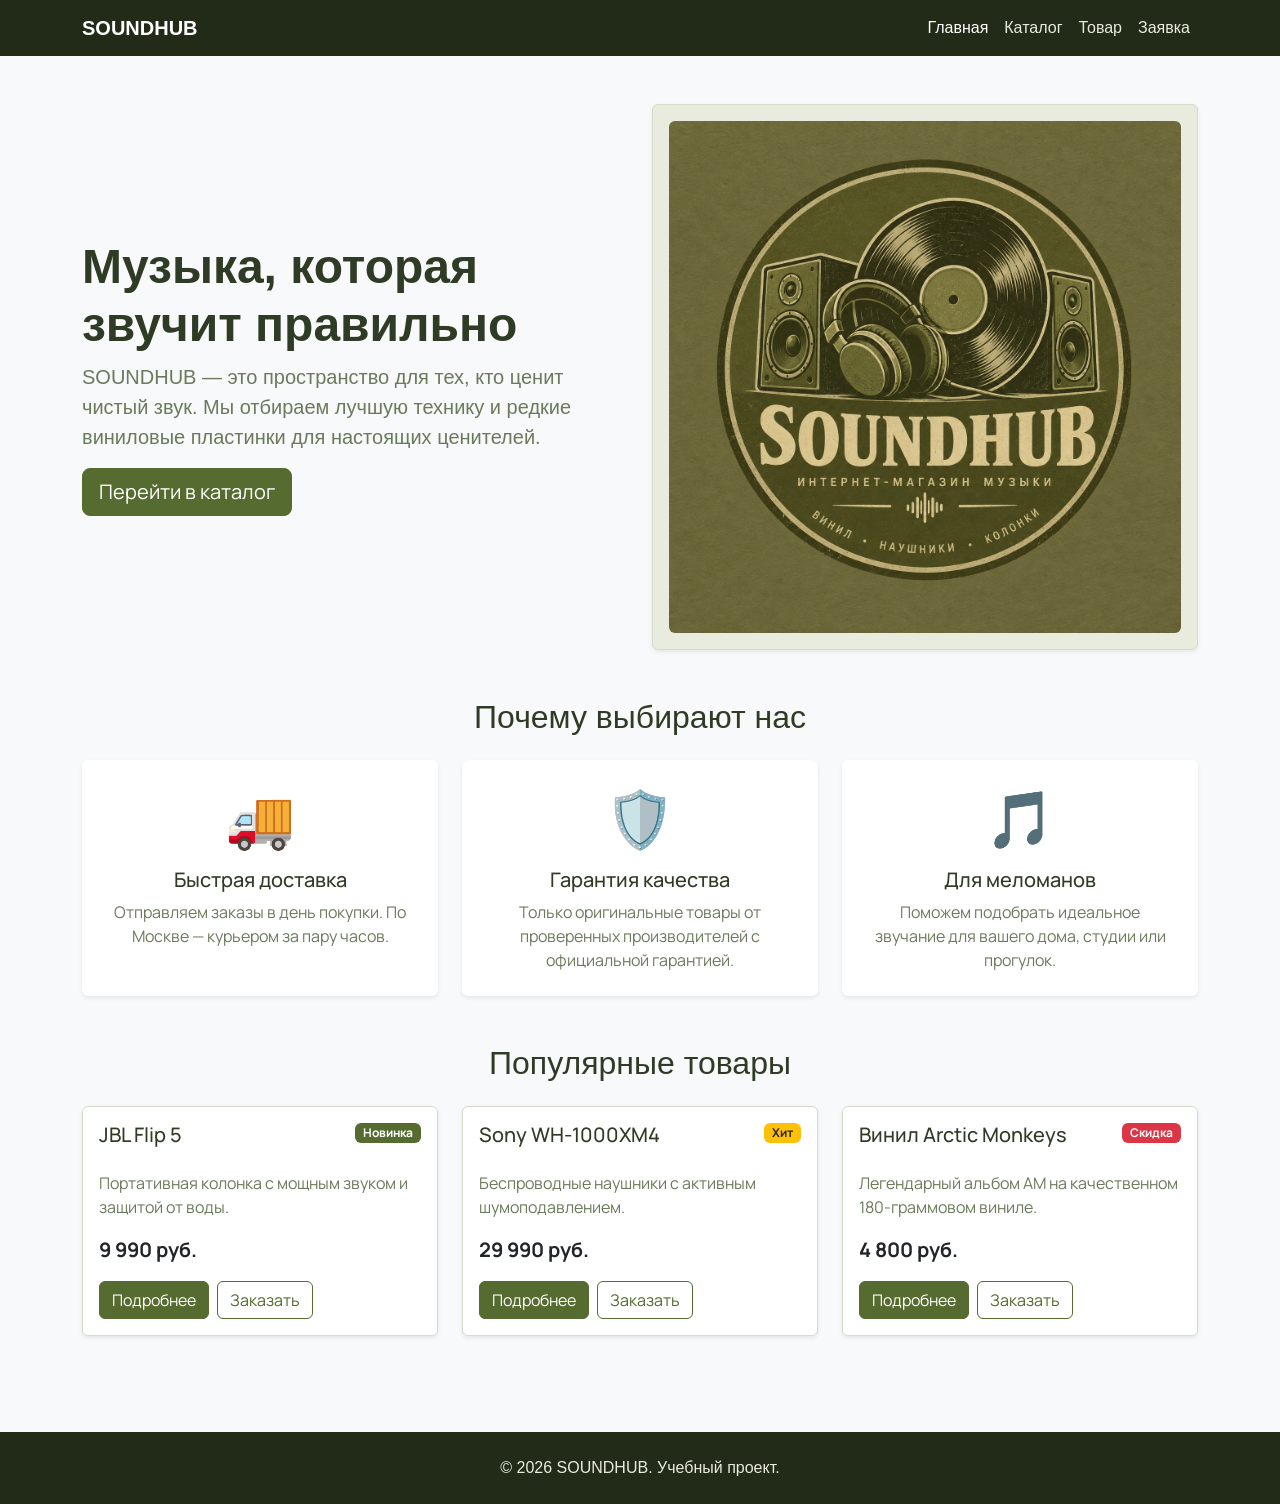
==== index.html @ fe6460ca "local connection bootstrap" ====
<!DOCTYPE html>
<html lang="ru">
<head>

  <link rel="preconnect" href="https://fonts.googleapis.com">
  <link rel="preconnect" href="https://fonts.gstatic.com" crossorigin>
  <link href="https://fonts.googleapis.com/css2?family=Manrope:wght@400;700&display=swap" rel="stylesheet">

  <meta charset="UTF-8">
  <meta name="viewport" content="width=device-width, initial-scale=1.0">
  <title>Главная – SOUNDHUB</title>
  <link href="https://cdn.jsdelivr.net/npm/bootstrap@5.3.3/dist/css/bootstrap.min.css" rel="stylesheet">
  <link rel="stylesheet" href="css/custom.css">
</head>

<body class="bg-light">

  <nav class="navbar navbar-expand-lg navbar-dark bg-dark">
    <div class="container">
      <a class="navbar-brand" href="index.html">SOUNDHUB</a>
      <button class="navbar-toggler" type="button" data-bs-toggle="collapse" data-bs-target="#mainNavbar">
        <span class="navbar-toggler-icon"></span>
      </button>
      <div class="collapse navbar-collapse" id="mainNavbar">
        <ul class="navbar-nav ms-auto">
          <li class="nav-item"><a class="nav-link active" href="index.html">Главная</a></li>
          <li class="nav-item"><a class="nav-link" href="catalog.html">Каталог</a></li>
          <li class="nav-item"><a class="nav-link" href="product.html">Товар</a></li>
          <li class="nav-item"><a class="nav-link" href="order.html">Заявка</a></li>
        </ul>
      </div>
    </div>
  </nav>

  <main>
    <section class="container my-5">
      <div class="row align-items-center g-4">
        <div class="col-12 col-lg-6">
          <h1 class="display-5 fw-bold">Музыка, которая звучит правильно</h1>
          <p class="lead text-muted">SOUNDHUB — это пространство для тех, кто ценит чистый звук. Мы отбираем лучшую технику и редкие виниловые пластинки для настоящих ценителей.</p>
          <a class="btn btn-primary btn-lg" href="catalog.html">Перейти в каталог</a>
        </div>
                <div class="col-12 col-lg-6">
          <div class="placeholder-image p-3 bg-white border rounded text-center shadow-sm d-flex align-items-center justify-content-center">
            <img src="images/Logo.PNG" alt="Логотип SOUNDHUB" class="img-fluid rounded" style="max-height: 100%;">
          </div>
        </div>
      </div>
    </section>

        <!-- Почему выбирают нас -->
    <section class="container my-5">
      <h2 class="text-center mb-4">Почему выбирают нас</h2>
      <div class="row g-4 text-center">
        
        <div class="col-12 col-md-4">
          <div class="card h-100 shadow-sm border-0 bg-white p-4">
            <div class="display-4 text-success mb-3">🚚</div>
            <h3 class="h5 card-title">Быстрая доставка</h3>
            <p class="card-text text-muted">Отправляем заказы в день покупки. По Москве — курьером за пару часов.</p>
          </div>
        </div>

        <div class="col-12 col-md-4">
          <div class="card h-100 shadow-sm border-0 bg-white p-4">
            <div class="display-4 text-success mb-3">🛡️</div>
            <h3 class="h5 card-title">Гарантия качества</h3>
            <p class="card-text text-muted">Только оригинальные товары от проверенных производителей с официальной гарантией.</p>
          </div>
        </div>

        <div class="col-12 col-md-4">
          <div class="card h-100 shadow-sm border-0 bg-white p-4">
            <div class="display-4 text-success mb-3">🎵</div>
            <h3 class="h5 card-title">Для меломанов</h3>
            <p class="card-text text-muted">Поможем подобрать идеальное звучание для вашего дома, студии или прогулок.</p>
          </div>
        </div>

      </div>
    </section>

    <section class="container my-5">
      <h2 class="text-center mb-4">Популярные товары</h2>
      <div class="row g-4">
        <div class="col-12 col-md-6 col-lg-4">
          <div class="card h-100 shadow-sm">
            <div class="card-body d-flex flex-column">
              <div class="d-flex justify-content-between align-items-start mb-3">
                <h3 class="card-title h5">JBL Flip 5</h3>
                <span class="badge bg-success">Новинка</span>
              </div>
              <p class="card-text text-muted">Портативная колонка с мощным звуком и защитой от воды.</p>
              <p class="fw-bold fs-5 mt-auto">9 990 руб.</p>
              <div class="d-flex gap-2">
                <a class="btn btn-primary" href="product.html">Подробнее</a>
                <button class="btn btn-outline-primary" data-bs-toggle="modal" data-bs-target="#orderModal">Заказать</button>
              </div>
            </div>
          </div>
        </div>
        <div class="col-12 col-md-6 col-lg-4">
          <div class="card h-100 shadow-sm">
            <div class="card-body d-flex flex-column">
              <div class="d-flex justify-content-between align-items-start mb-3">
                <h3 class="card-title h5">Sony WH-1000XM4</h3>
                <span class="badge bg-warning text-dark">Хит</span>
              </div>
              <p class="card-text text-muted">Беспроводные наушники с активным шумоподавлением.</p>
              <p class="fw-bold fs-5 mt-auto">29 990 руб.</p>
              <div class="d-flex gap-2">
                <a class="btn btn-primary" href="product.html">Подробнее</a>
                <button class="btn btn-outline-primary" data-bs-toggle="modal" data-bs-target="#orderModal">Заказать</button>
              </div>
            </div>
          </div>
        </div>
        <div class="col-12 col-md-6 col-lg-4">
          <div class="card h-100 shadow-sm">
            <div class="card-body d-flex flex-column">
              <div class="d-flex justify-content-between align-items-start mb-3">
                <h3 class="card-title h5">Винил Arctic Monkeys</h3>
                <span class="badge bg-danger">Скидка</span>
              </div>
              <p class="card-text text-muted">Легендарный альбом AM на качественном 180-граммовом виниле.</p>
              <p class="fw-bold fs-5 mt-auto">4 800 руб.</p>
              <div class="d-flex gap-2">
                <a class="btn btn-primary" href="product.html">Подробнее</a>
                <button class="btn btn-outline-primary" data-bs-toggle="modal" data-bs-target="#orderModal">Заказать</button>
              </div>
            </div>
          </div>
        </div>
      </div>
    </section>
  </main>

  <footer class="bg-dark text-white py-4 mt-5">
    <div class="container text-center">
      <p class="mb-0">&copy; 2026 SOUNDHUB. Учебный проект.</p>
    </div>
  </footer>

  <!-- Модальное окно -->
  <div class="modal fade" id="orderModal" tabindex="-1" aria-hidden="true">
    <div class="modal-dialog">
      <div class="modal-content">
        <div class="modal-header">
          <h5 class="modal-title">Быстрая заявка</h5>
          <button type="button" class="btn-close" data-bs-dismiss="modal" aria-label="Закрыть"></button>
        </div>
        <div class="modal-body">
          <form>
            <div class="mb-3">
              <label class="form-label">Ваше имя</label>
              <input type="text" class="form-control" required>
            </div>
            <div class="mb-3">
              <label class="form-label">Телефон</label>
              <input type="tel" class="form-control" required>
            </div>
          </form>
        </div>
        <div class="modal-footer">
          <button type="button" class="btn btn-secondary" data-bs-dismiss="modal">Закрыть</button>
          <button type="button" class="btn btn-primary">Отправить</button>
        </div>
      </div>
    </div>
  </div>

  <script src="js/bootstrap.bundle.min.js"></script>
</body>
</html>
---- css/custom.css ----
/* =========================================
    Переменные
   ========================================= */
:root {
  --color-bg: #F8F9F3;
  --color-text: #2F3B24;
  --color-muted: #6B7A5B;
  --color-primary: #556B2F;
  --color-primary-dark: #3F4E22;
  --color-border: #D6DCC8;
  --color-surface: #222B17;
  --color-surface-accent: #E8EBDD;
  --color-white: #ffffff;

  --bs-font-sans-serif: 'Manrope', -apple-system, BlinkMacSystemFont, 'Segoe UI', Roboto, 'Helvetica Neue', Arial, sans-serif;
}

/* =========================================
    каркас страницы
   ========================================= */
   
body, .btn, .form-control, .form-select, .dropdown-menu, .modal-title, .card {
  font-family: var(--bs-font-sans-serif);
}

body {
  min-height: 100vh;
  display: flex;
  flex-direction: column;
  background-color: var(--color-bg) !important; /* Перебиваем bg-light Bootstrap */
  color: var(--color-text);
  font-family: Arial, sans-serif;
}

main {
  flex: 1;
}

.placeholder-image {
  min-height: 320px;
  background-color: var(--color-surface-accent) !important;
  color: var(--color-muted) !important;
  border-color: var(--color-border) !important;
}

.card-img-top {
  height: 300px;
  object-fit: contain;
  background-color: var(--color-surface-accent);
  object-fit: cover;
  padding: 10px;
}

/* =========================================
    Шапка
   ========================================= */
.navbar.bg-dark {
  background-color: var(--color-surface) !important;
}

.navbar-brand {
  color: var(--color-white) !important;
  font-weight: bold;
}

.navbar-nav .nav-link {
  color: var(--color-surface-accent) !important;
}

.navbar-nav .nav-link:hover,
.navbar-nav .nav-link.active {
  color: var(--color-white) !important;
}

/* =========================================
    Кнопки
   ========================================= */

.btn-primary {
  background-color: var(--color-primary) !important;
  border-color: var(--color-primary) !important;
  color: var(--color-white) !important;
}

.btn-primary:hover,
.btn-primary:focus,
.btn-primary:active {
  background-color: var(--color-primary-dark) !important;
  border-color: var(--color-primary-dark) !important;
}

.btn-outline-primary {
  color: var(--color-primary) !important;
  border-color: var(--color-primary) !important;
}

.btn-outline-primary:hover,
.btn-outline-primary:active {
  background-color: var(--color-primary) !important;
  color: var(--color-white) !important;
}

/* =========================================
  Карточки
   ========================================= */

.card {
  border-color: var(--color-border) !important;
  background-color: var(--color-white);
}

.card-title {
  color: var(--color-text);
}

.bg-success {
  background-color: var(--color-primary) !important;
}

.text-muted {
  color: var(--color-muted) !important;
}

/* =========================================
    Подвал
   ========================================= */

footer.bg-dark {
  background-color: var(--color-surface) !important;
  color: var(--color-surface-accent) !important;
}

/* =========================================
   Адаптация под мобильные телефоны
   ========================================= */
   
@media (max-width: 768px) {

  .container {
    padding-left: 15px;
    padding-right: 15px;
  }

  h1, .display-5 {
    font-size: 2rem !important;
  }
  h2 {
    font-size: 1.5rem !important;
  }

  .hero-actions .btn,
  .d-flex.gap-2 .btn {
    width: 100%;
    margin-bottom: 10px;
  }

  body {
    overflow-x: hidden;
  }

  .card-img-top {
    height: 250px;
  }

  .card-text {
    font-size: 0.95rem;
  }
}
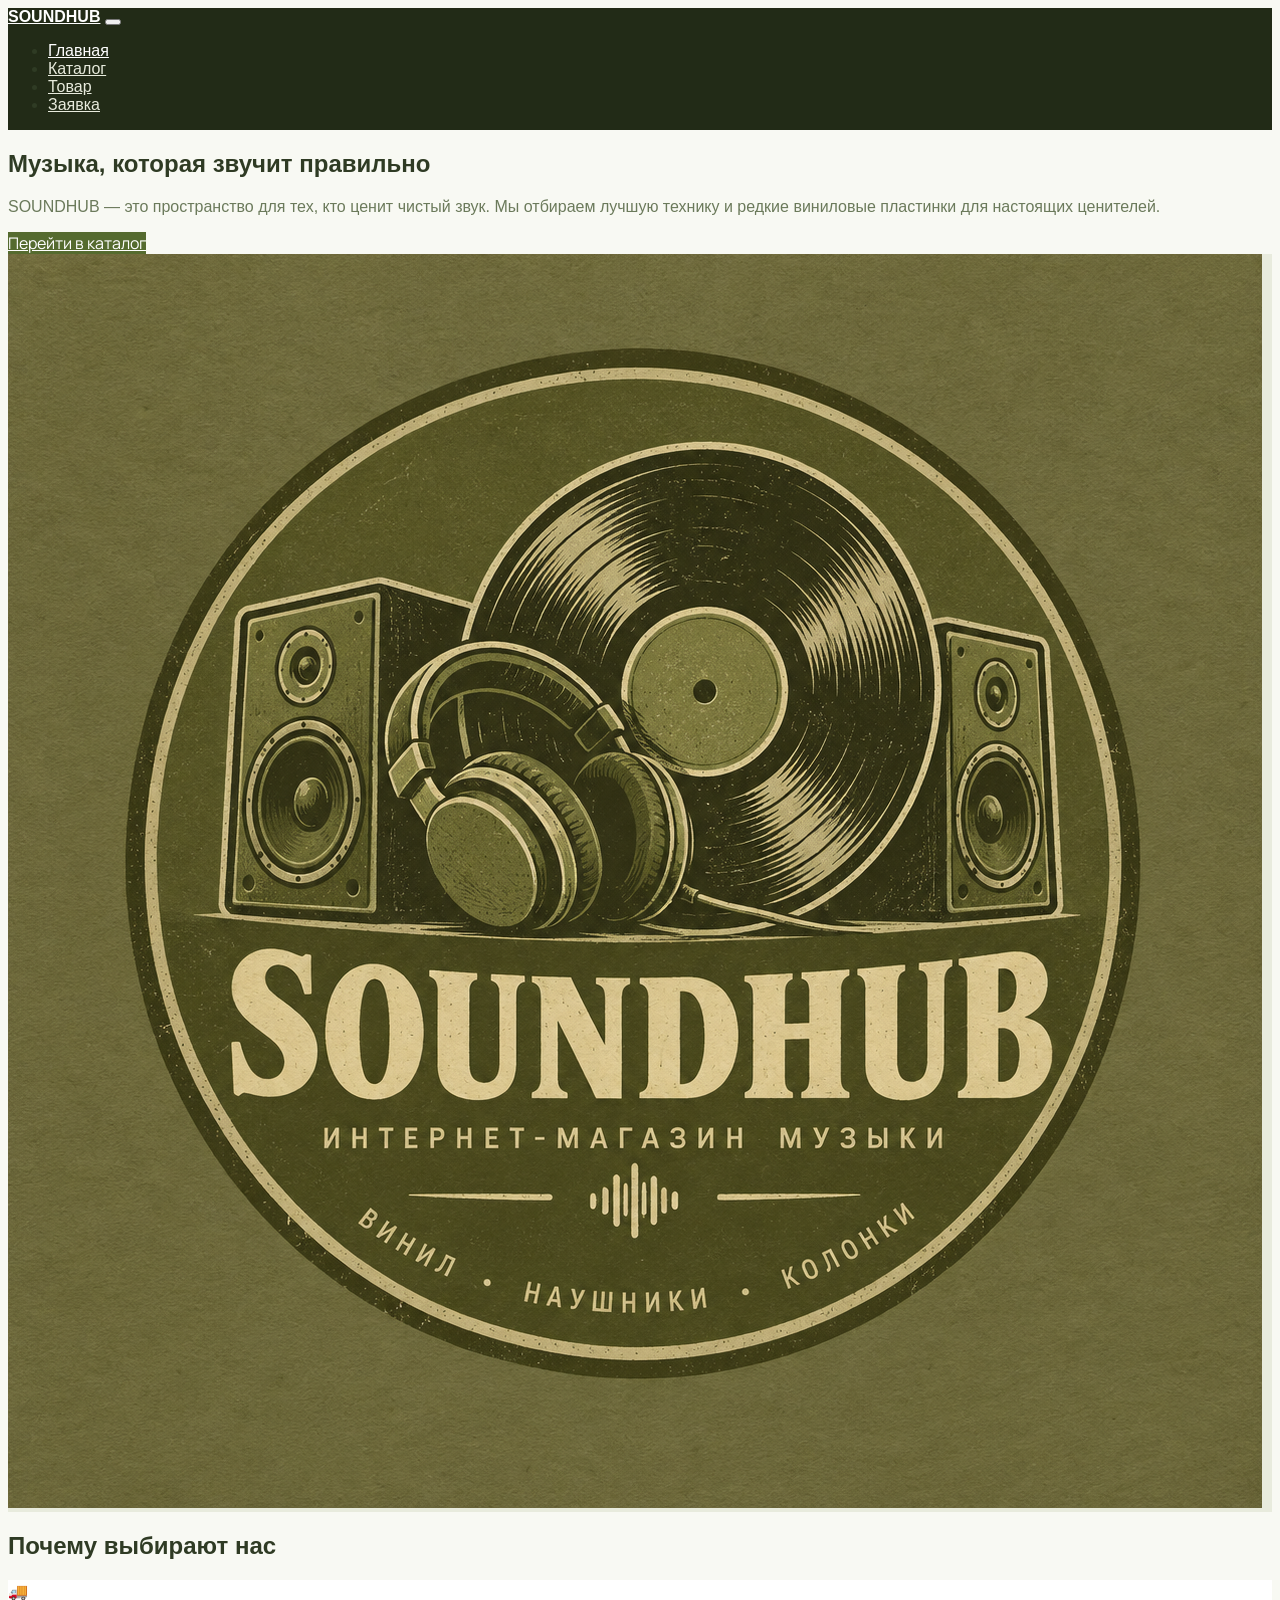
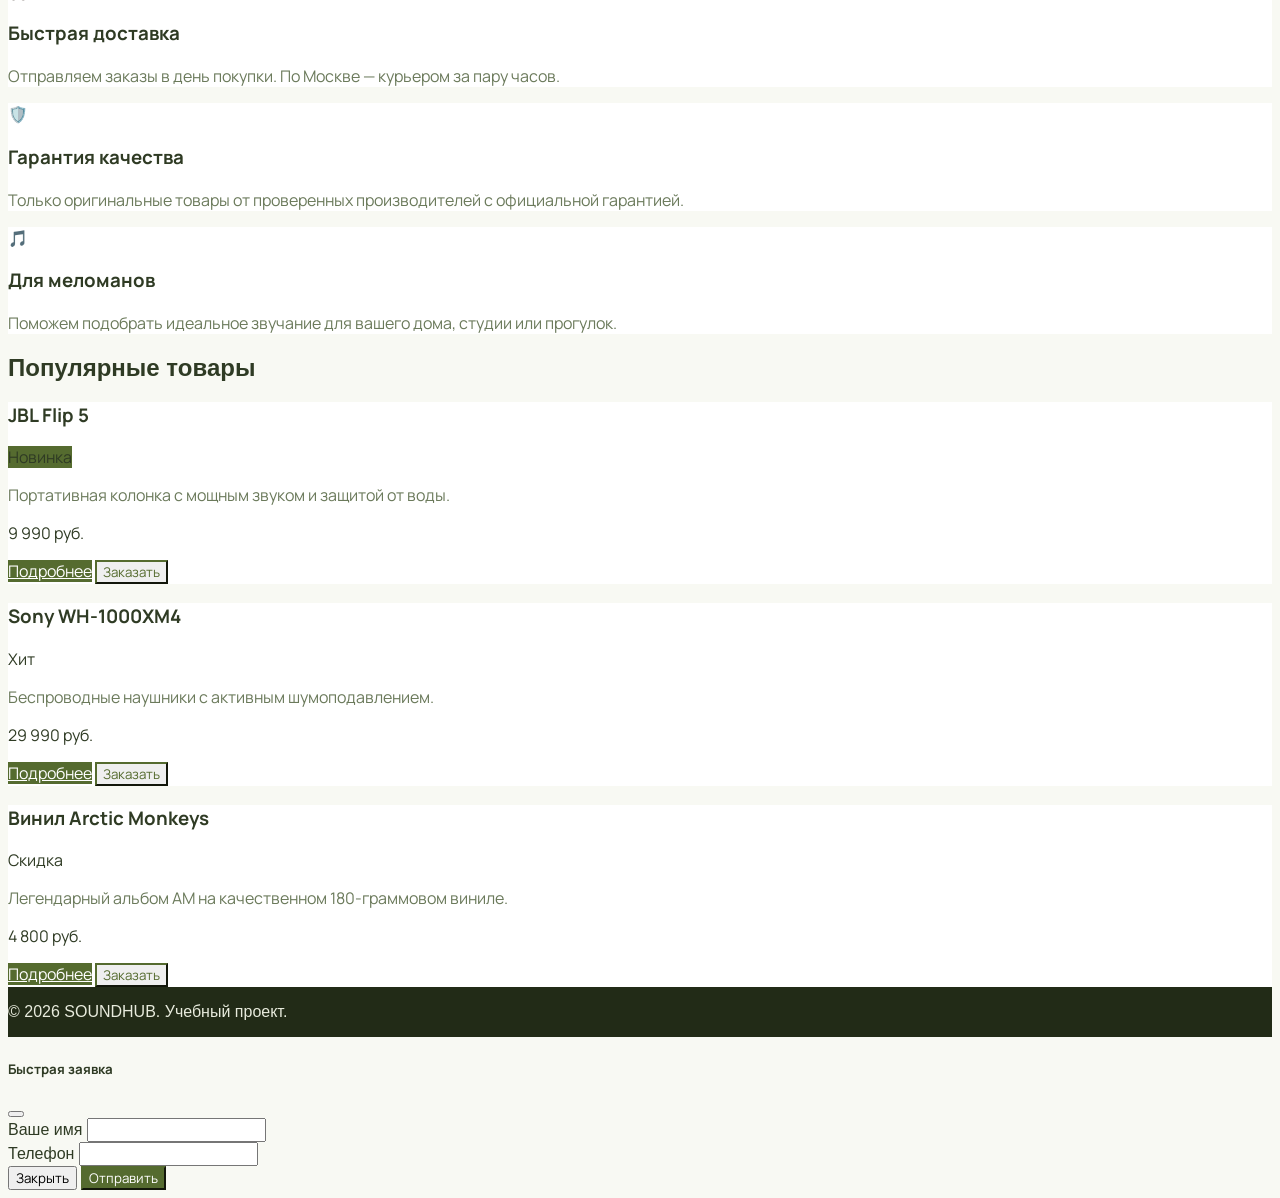
==== commit 5ee1ac96: "local connection style" ====
--- a/index.html
+++ b/index.html
@@ -9,7 +9,7 @@
   <meta charset="UTF-8">
   <meta name="viewport" content="width=device-width, initial-scale=1.0">
   <title>Главная – SOUNDHUB</title>
-  <link href="https://cdn.jsdelivr.net/npm/bootstrap@5.3.3/dist/css/bootstrap.min.css" rel="stylesheet">
+  <link rel="stylesheet" href="css/bootstrap.min.css">
   <link rel="stylesheet" href="css/custom.css">
 </head>
 
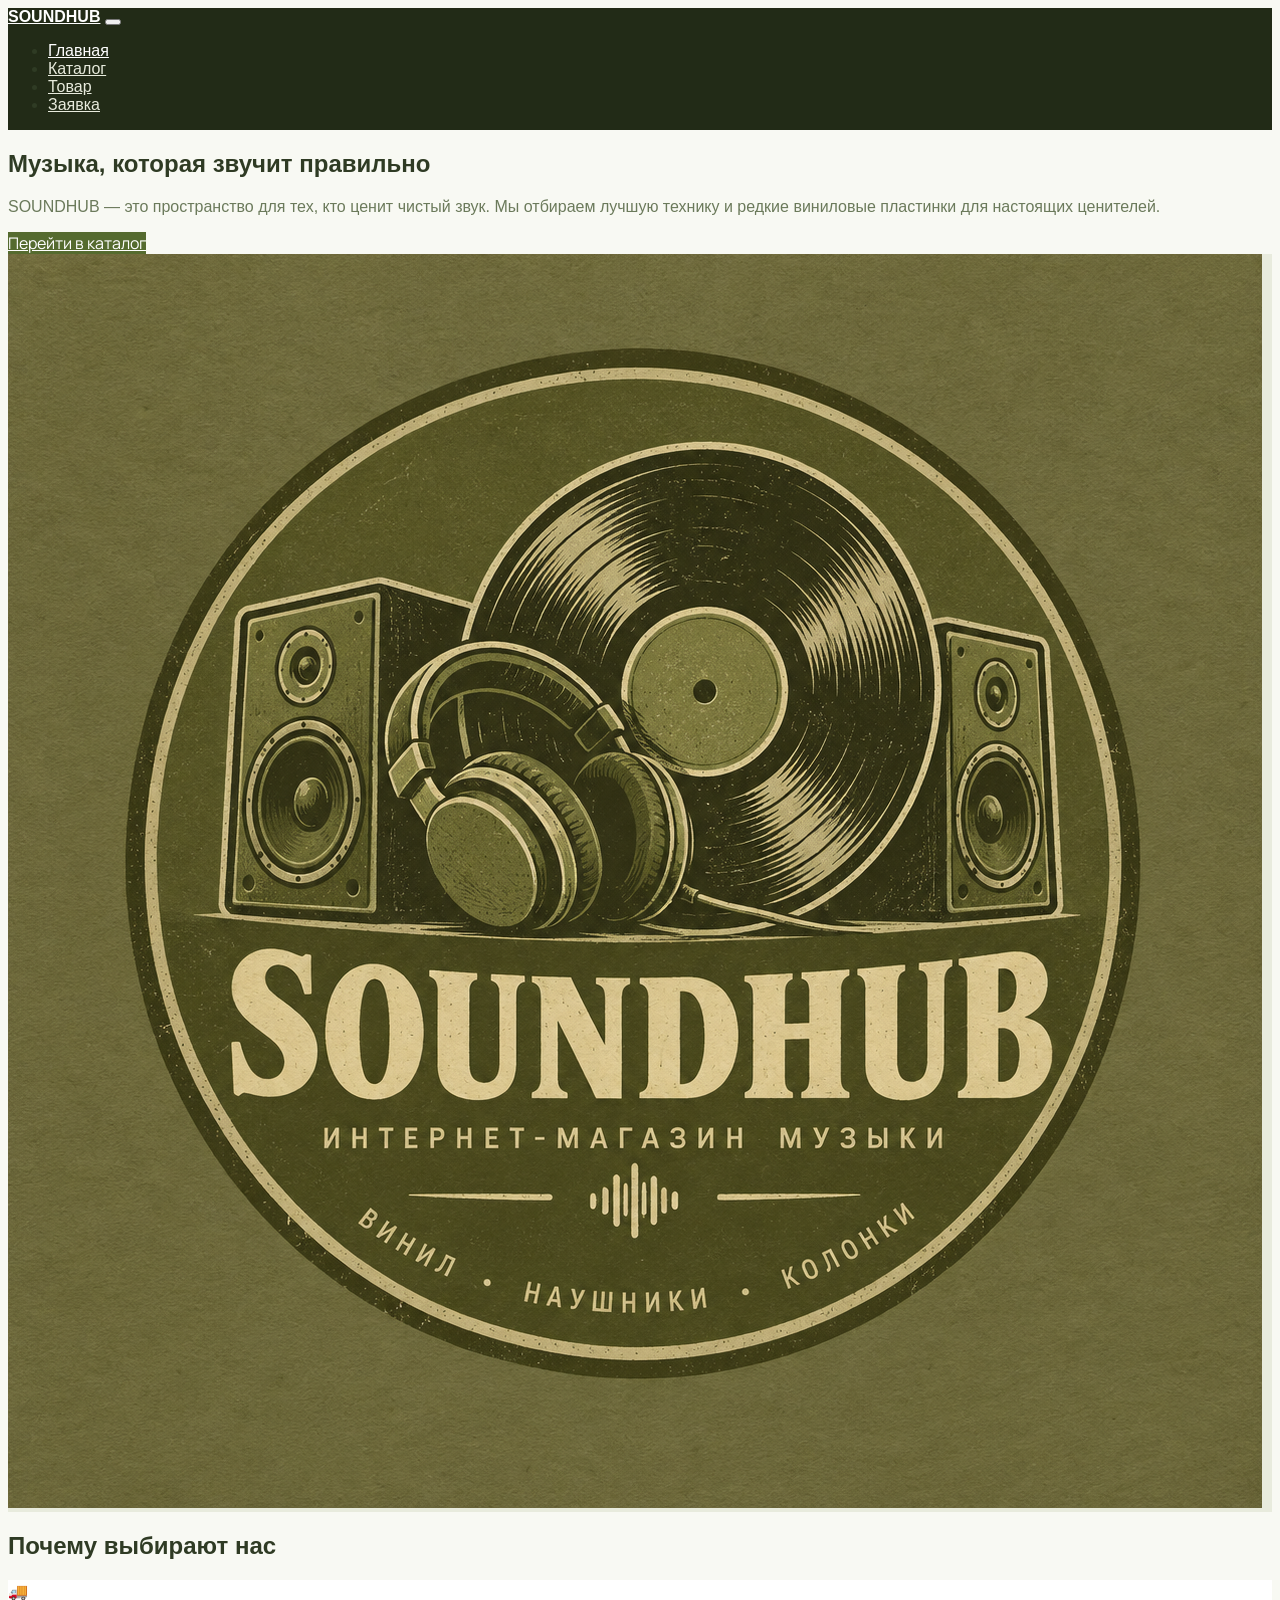
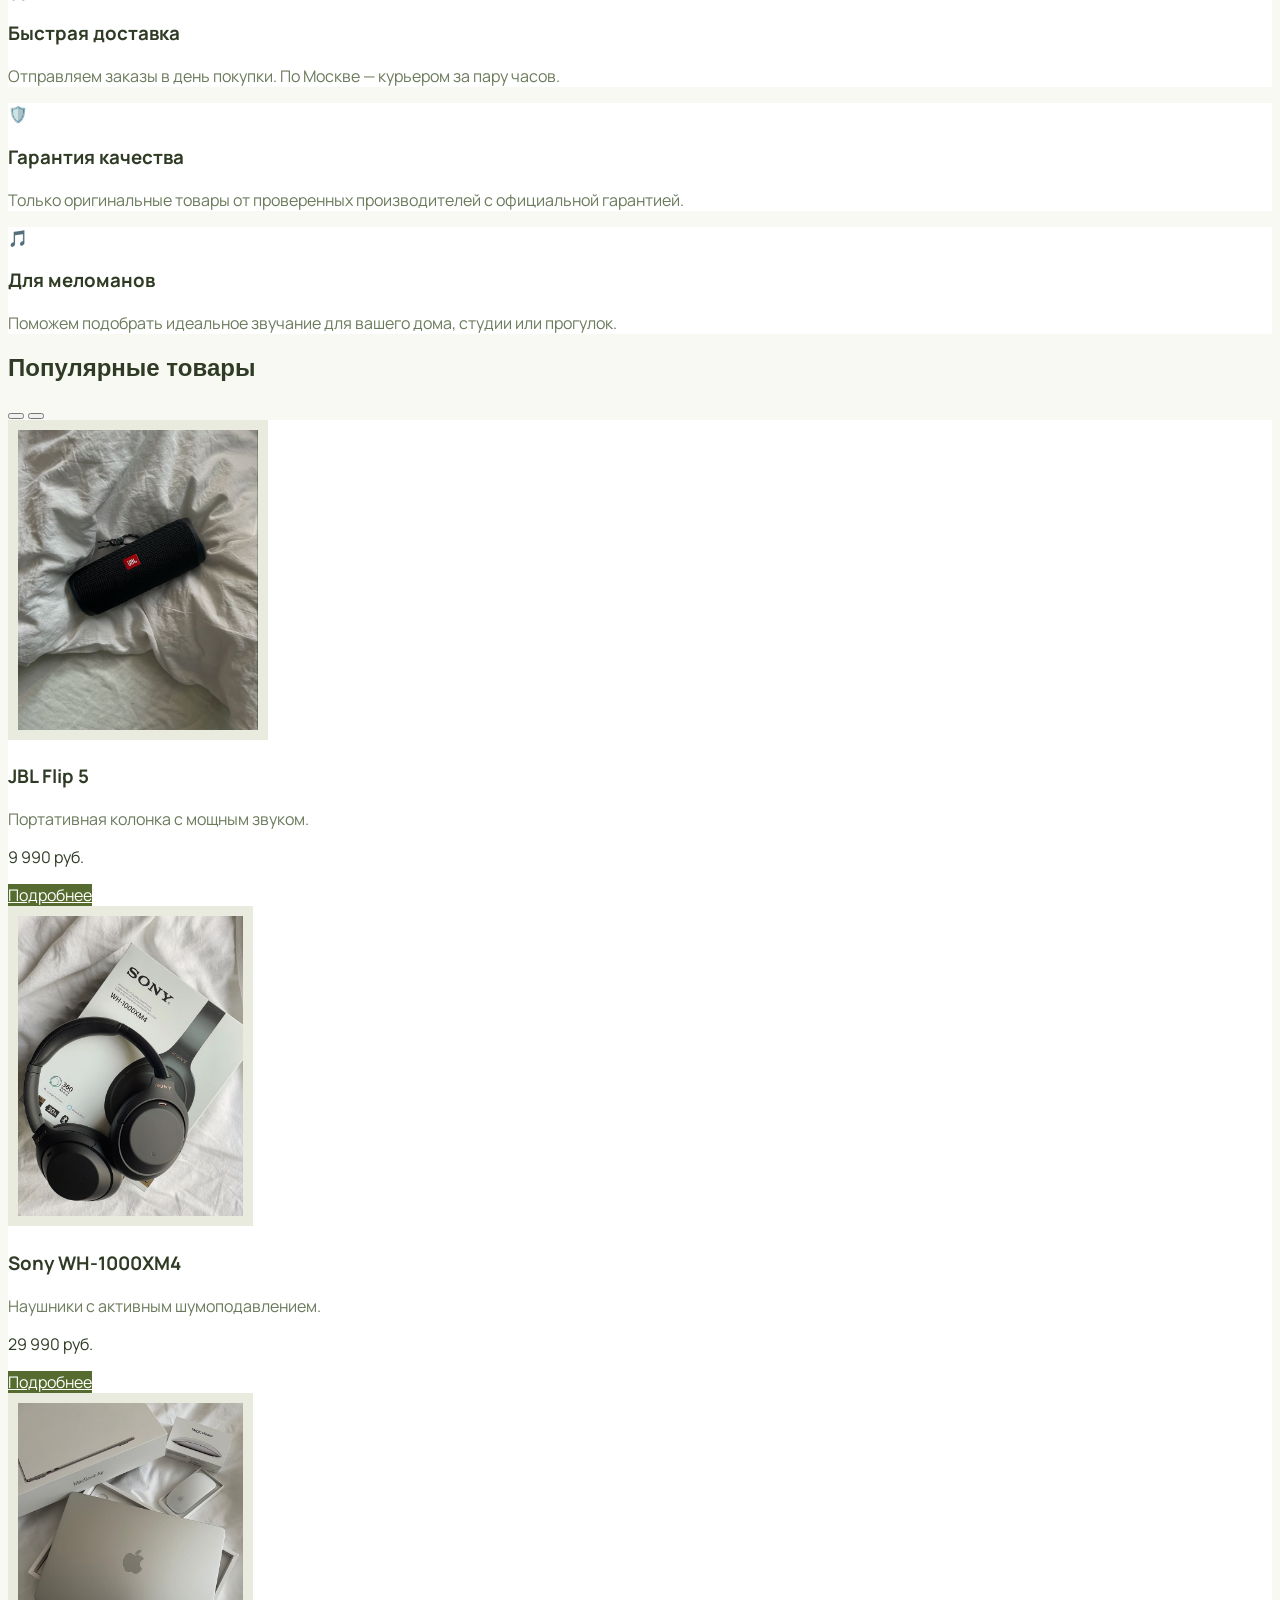
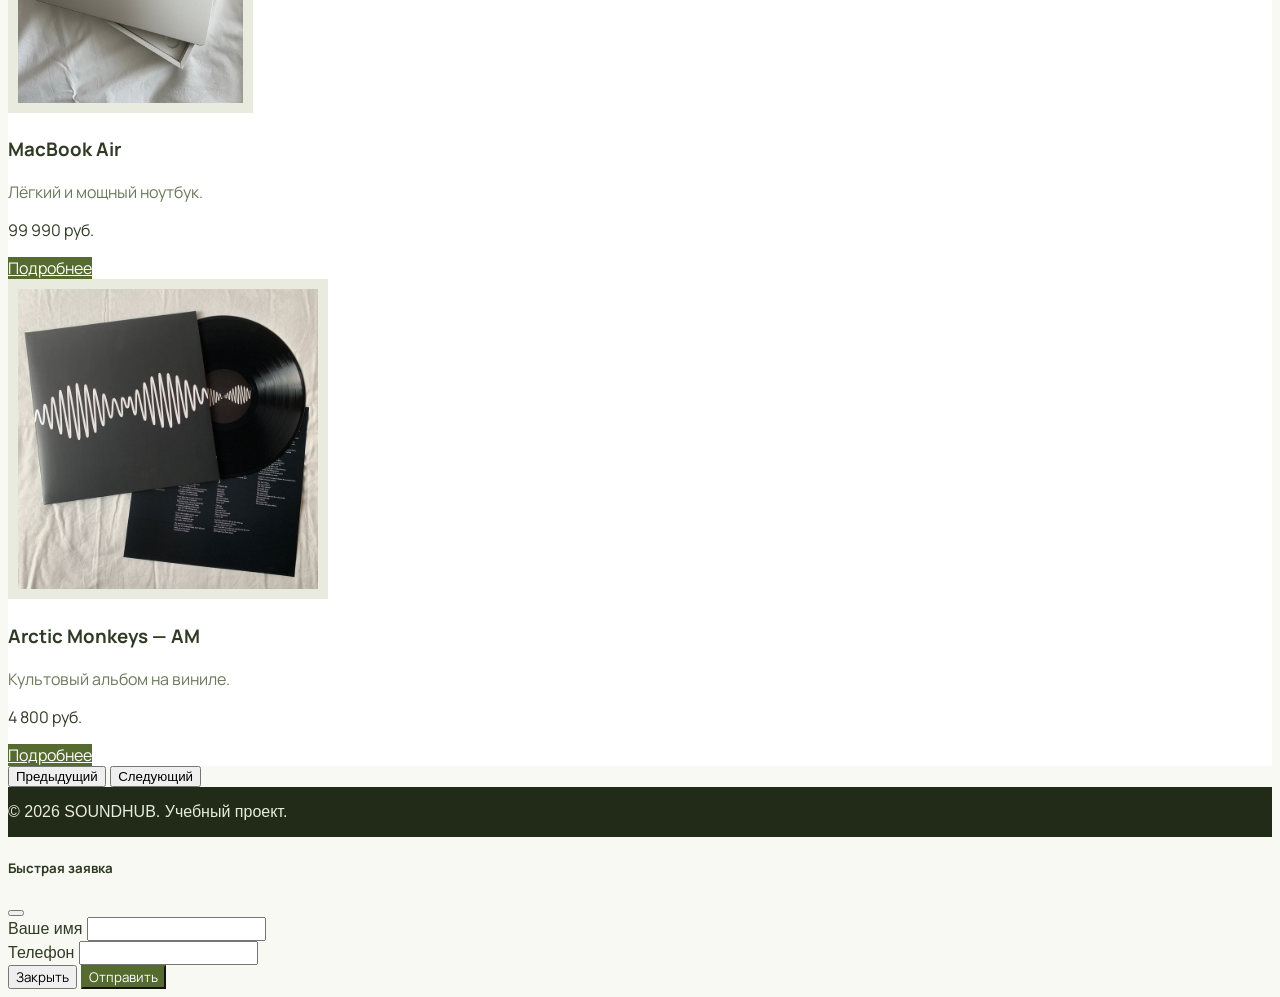
==== commit 1cf543a1: "attempt to fix bootstrap" ====
--- a/index.html
+++ b/index.html
@@ -82,55 +82,87 @@
 
     <section class="container my-5">
       <h2 class="text-center mb-4">Популярные товары</h2>
-      <div class="row g-4">
-        <div class="col-12 col-md-6 col-lg-4">
-          <div class="card h-100 shadow-sm">
-            <div class="card-body d-flex flex-column">
-              <div class="d-flex justify-content-between align-items-start mb-3">
-                <h3 class="card-title h5">JBL Flip 5</h3>
-                <span class="badge bg-success">Новинка</span>
-              </div>
-              <p class="card-text text-muted">Портативная колонка с мощным звуком и защитой от воды.</p>
-              <p class="fw-bold fs-5 mt-auto">9 990 руб.</p>
-              <div class="d-flex gap-2">
-                <a class="btn btn-primary" href="product.html">Подробнее</a>
-                <button class="btn btn-outline-primary" data-bs-toggle="modal" data-bs-target="#orderModal">Заказать</button>
-              </div>
-            </div>
-          </div>
-        </div>
-        <div class="col-12 col-md-6 col-lg-4">
-          <div class="card h-100 shadow-sm">
-            <div class="card-body d-flex flex-column">
-              <div class="d-flex justify-content-between align-items-start mb-3">
-                <h3 class="card-title h5">Sony WH-1000XM4</h3>
-                <span class="badge bg-warning text-dark">Хит</span>
-              </div>
-              <p class="card-text text-muted">Беспроводные наушники с активным шумоподавлением.</p>
-              <p class="fw-bold fs-5 mt-auto">29 990 руб.</p>
-              <div class="d-flex gap-2">
-                <a class="btn btn-primary" href="product.html">Подробнее</a>
-                <button class="btn btn-outline-primary" data-bs-toggle="modal" data-bs-target="#orderModal">Заказать</button>
-              </div>
-            </div>
-          </div>
-        </div>
-        <div class="col-12 col-md-6 col-lg-4">
-          <div class="card h-100 shadow-sm">
-            <div class="card-body d-flex flex-column">
-              <div class="d-flex justify-content-between align-items-start mb-3">
-                <h3 class="card-title h5">Винил Arctic Monkeys</h3>
-                <span class="badge bg-danger">Скидка</span>
-              </div>
-              <p class="card-text text-muted">Легендарный альбом AM на качественном 180-граммовом виниле.</p>
-              <p class="fw-bold fs-5 mt-auto">4 800 руб.</p>
-              <div class="d-flex gap-2">
-                <a class="btn btn-primary" href="product.html">Подробнее</a>
-                <button class="btn btn-outline-primary" data-bs-toggle="modal" data-bs-target="#orderModal">Заказать</button>
-              </div>
-            </div>
-          </div>
-        </div>
+      
+      <div id="popularCarousel" class="carousel slide" data-bs-ride="carousel">
+        
+        <div class="carousel-indicators">
+          <button type="button" data-bs-target="#popularCarousel" data-bs-slide-to="0" class="active" aria-current="true" aria-label="Slide 1"></button>
+          <button type="button" data-bs-target="#popularCarousel" data-bs-slide-to="1" aria-label="Slide 2"></button>
+        </div>
+
+        <!-- Слайды -->
+        <div class="carousel-inner">
+          
+          <!-- Первый слайд -->
+          <div class="carousel-item active">
+            <div class="row justify-content-center g-4">
+      
+              <div class="col-12 col-md-6 col-lg-4">
+                <div class="card h-100 shadow-sm">
+                  <img src="images/flip5.jpg" class="card-img-top" alt="Колонка JBL Flip 5">
+                  <div class="card-body d-flex flex-column">
+                    <h3 class="card-title h5">JBL Flip 5</h3>
+                    <p class="card-text text-muted">Портативная колонка с мощным звуком.</p>
+                    <p class="fw-bold fs-5 mt-auto">9 990 руб.</p>
+                    <a href="product-flip5.html" class="btn btn-primary w-100">Подробнее</a>
+                  </div>
+                </div>
+              </div>
+
+              <div class="col-12 col-md-6 col-lg-4">
+                <div class="card h-100 shadow-sm">
+                  <img src="images/SONY.jpg" class="card-img-top" alt="Sony WH-1000XM4">
+                  <div class="card-body d-flex flex-column">
+                    <h3 class="card-title h5">Sony WH-1000XM4</h3>
+                    <p class="card-text text-muted">Наушники с активным шумоподавлением.</p>
+                    <p class="fw-bold fs-5 mt-auto">29 990 руб.</p>
+                    <a href="product-sony.html" class="btn btn-primary w-100">Подробнее</a>
+                  </div>
+                </div>
+              </div>
+            </div>
+          </div>
+
+          <!-- Второй слайд -->
+          <div class="carousel-item">
+            <div class="row justify-content-center g-4">
+              
+              <div class="col-12 col-md-6 col-lg-4">
+                <div class="card h-100 shadow-sm">
+                  <img src="images/MacBookAir.jpg" class="card-img-top" alt="MacBook Air">
+                  <div class="card-body d-flex flex-column">
+                    <h3 class="card-title h5">MacBook Air</h3>
+                    <p class="card-text text-muted">Лёгкий и мощный ноутбук.</p>
+                    <p class="fw-bold fs-5 mt-auto">99 990 руб.</p>
+                    <a href="product-macbook.html" class="btn btn-primary w-100">Подробнее</a>
+                  </div>
+                </div>
+              </div>
+              
+              <div class="col-12 col-md-6 col-lg-4">
+                <div class="card h-100 shadow-sm">
+                  <img src="images/vinil_arctic.jpg" class="card-img-top" alt="Arctic Monkeys AM">
+                  <div class="card-body d-flex flex-column">
+                    <h3 class="card-title h5">Arctic Monkeys — AM</h3>
+                    <p class="card-text text-muted">Культовый альбом на виниле.</p>
+                    <p class="fw-bold fs-5 mt-auto">4 800 руб.</p>
+                    <a href="product-arctic.html" class="btn btn-primary w-100">Подробнее</a>
+                  </div>
+                </div>
+              </div>
+            </div>
+          </div>
+        </div>
+
+        <button class="carousel-control-prev" type="button" data-bs-target="#popularCarousel" data-bs-slide="prev">
+          <span class="carousel-control-prev-icon" aria-hidden="true" style="background-color: #222B17; border-radius: 50%;"></span>
+          <span class="visually-hidden">Предыдущий</span>
+        </button>
+        <button class="carousel-control-next" type="button" data-bs-target="#popularCarousel" data-bs-slide="next">
+          <span class="carousel-control-next-icon" aria-hidden="true" style="background-color: #222B17; border-radius: 50%;"></span>
+          <span class="visually-hidden">Следующий</span>
+        </button>
+
       </div>
     </section>
   </main>
@@ -169,6 +201,6 @@
     </div>
   </div>
 
-  <script src="js/bootstrap.bundle.min.js"></script>
+  <script src="css/js/bootstrap.bundle.min.js"></script>
 </body>
 </html>
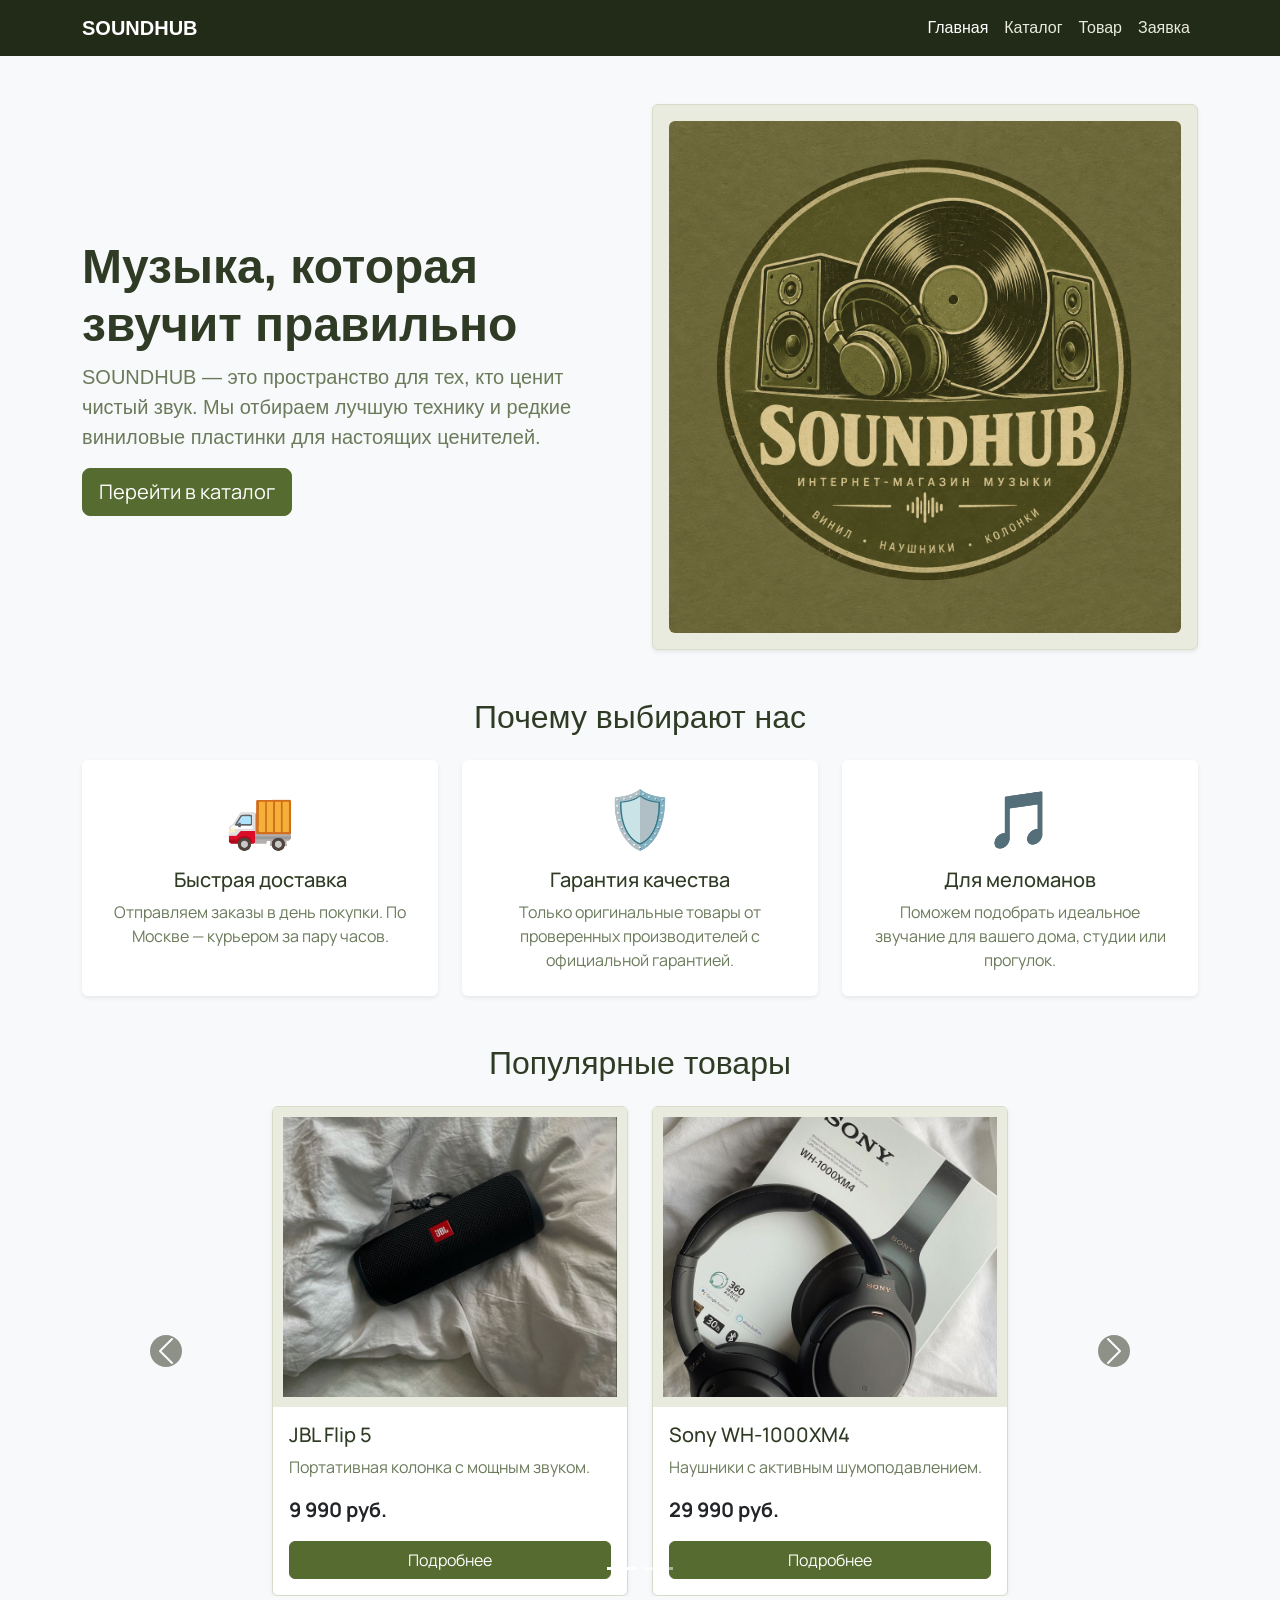
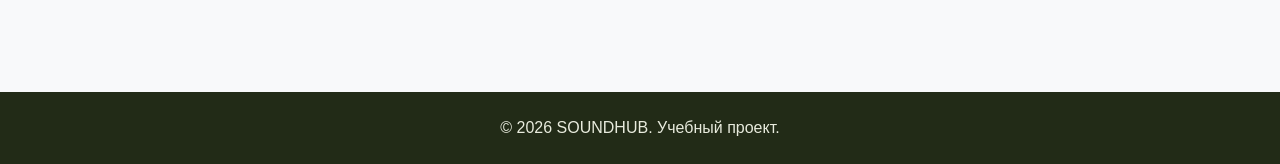
==== commit 4b1244e5: "fix bootstrap css" ====
--- a/index.html
+++ b/index.html
@@ -9,7 +9,7 @@
   <meta charset="UTF-8">
   <meta name="viewport" content="width=device-width, initial-scale=1.0">
   <title>Главная – SOUNDHUB</title>
-  <link rel="stylesheet" href="css/bootstrap.min.css">
+  <link rel="stylesheet" href="css/bootstrap.css">
   <link rel="stylesheet" href="css/custom.css">
 </head>
 
@@ -35,12 +35,12 @@
   <main>
     <section class="container my-5">
       <div class="row align-items-center g-4">
-        <div class="col-12 col-lg-6">
+        <div class="col-12 col-md-6">
           <h1 class="display-5 fw-bold">Музыка, которая звучит правильно</h1>
           <p class="lead text-muted">SOUNDHUB — это пространство для тех, кто ценит чистый звук. Мы отбираем лучшую технику и редкие виниловые пластинки для настоящих ценителей.</p>
           <a class="btn btn-primary btn-lg" href="catalog.html">Перейти в каталог</a>
         </div>
-                <div class="col-12 col-lg-6">
+                <div class="col-12 col-md-6">
           <div class="placeholder-image p-3 bg-white border rounded text-center shadow-sm d-flex align-items-center justify-content-center">
             <img src="images/Logo.PNG" alt="Логотип SOUNDHUB" class="img-fluid rounded" style="max-height: 100%;">
           </div>
@@ -201,6 +201,6 @@
     </div>
   </div>
 
-  <script src="css/js/bootstrap.bundle.min.js"></script>
+  <script type="module" src="css/js/bootstrap.bundle.min.js"></script>
 </body>
 </html>
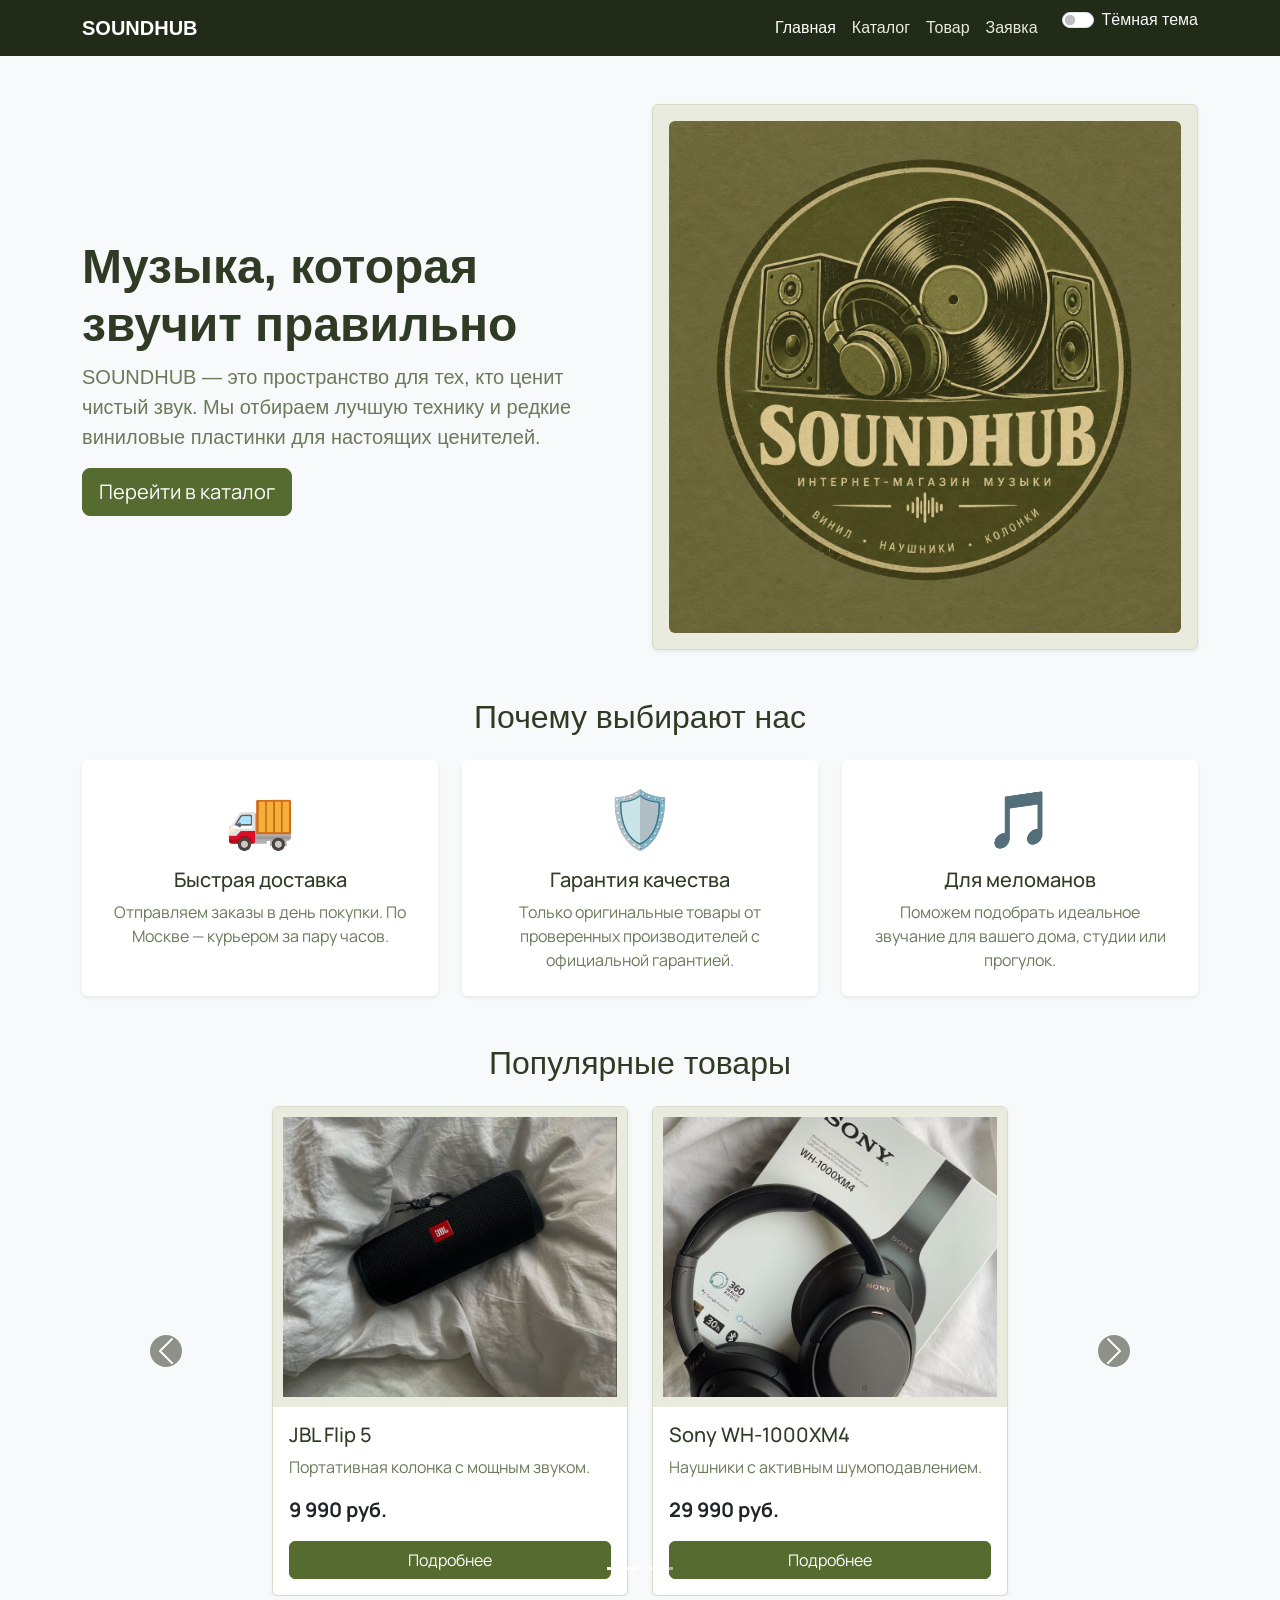
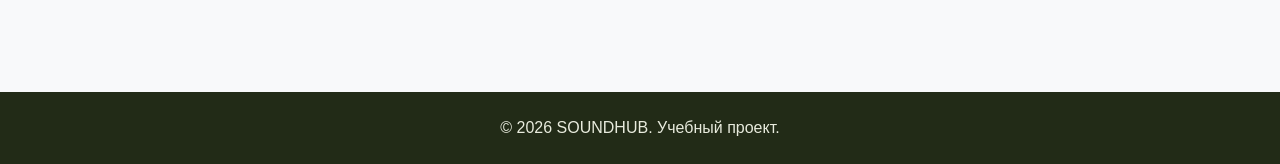
==== commit a2fd5147: "add dark theme" ====
--- a/index.html
+++ b/index.html
@@ -1,5 +1,5 @@
 <!DOCTYPE html>
-<html lang="ru">
+<html lang="ru" data-bs-theme="light">
 <head>
 
   <link rel="preconnect" href="https://fonts.googleapis.com">
@@ -27,6 +27,13 @@
           <li class="nav-item"><a class="nav-link" href="catalog.html">Каталог</a></li>
           <li class="nav-item"><a class="nav-link" href="product.html">Товар</a></li>
           <li class="nav-item"><a class="nav-link" href="order.html">Заявка</a></li>
+
+          <li class="nav-item ms-lg-3">
+            <div class="form-check form-switch m-0">
+              <input class="form-check-input" type="checkbox" role="switch" id="theme-switch">
+              <label class="form-check-label text-light" for="theme-switch" style="cursor: pointer;">Тёмная тема</label>
+            </div>
+          </li>
         </ul>
       </div>
     </div>
